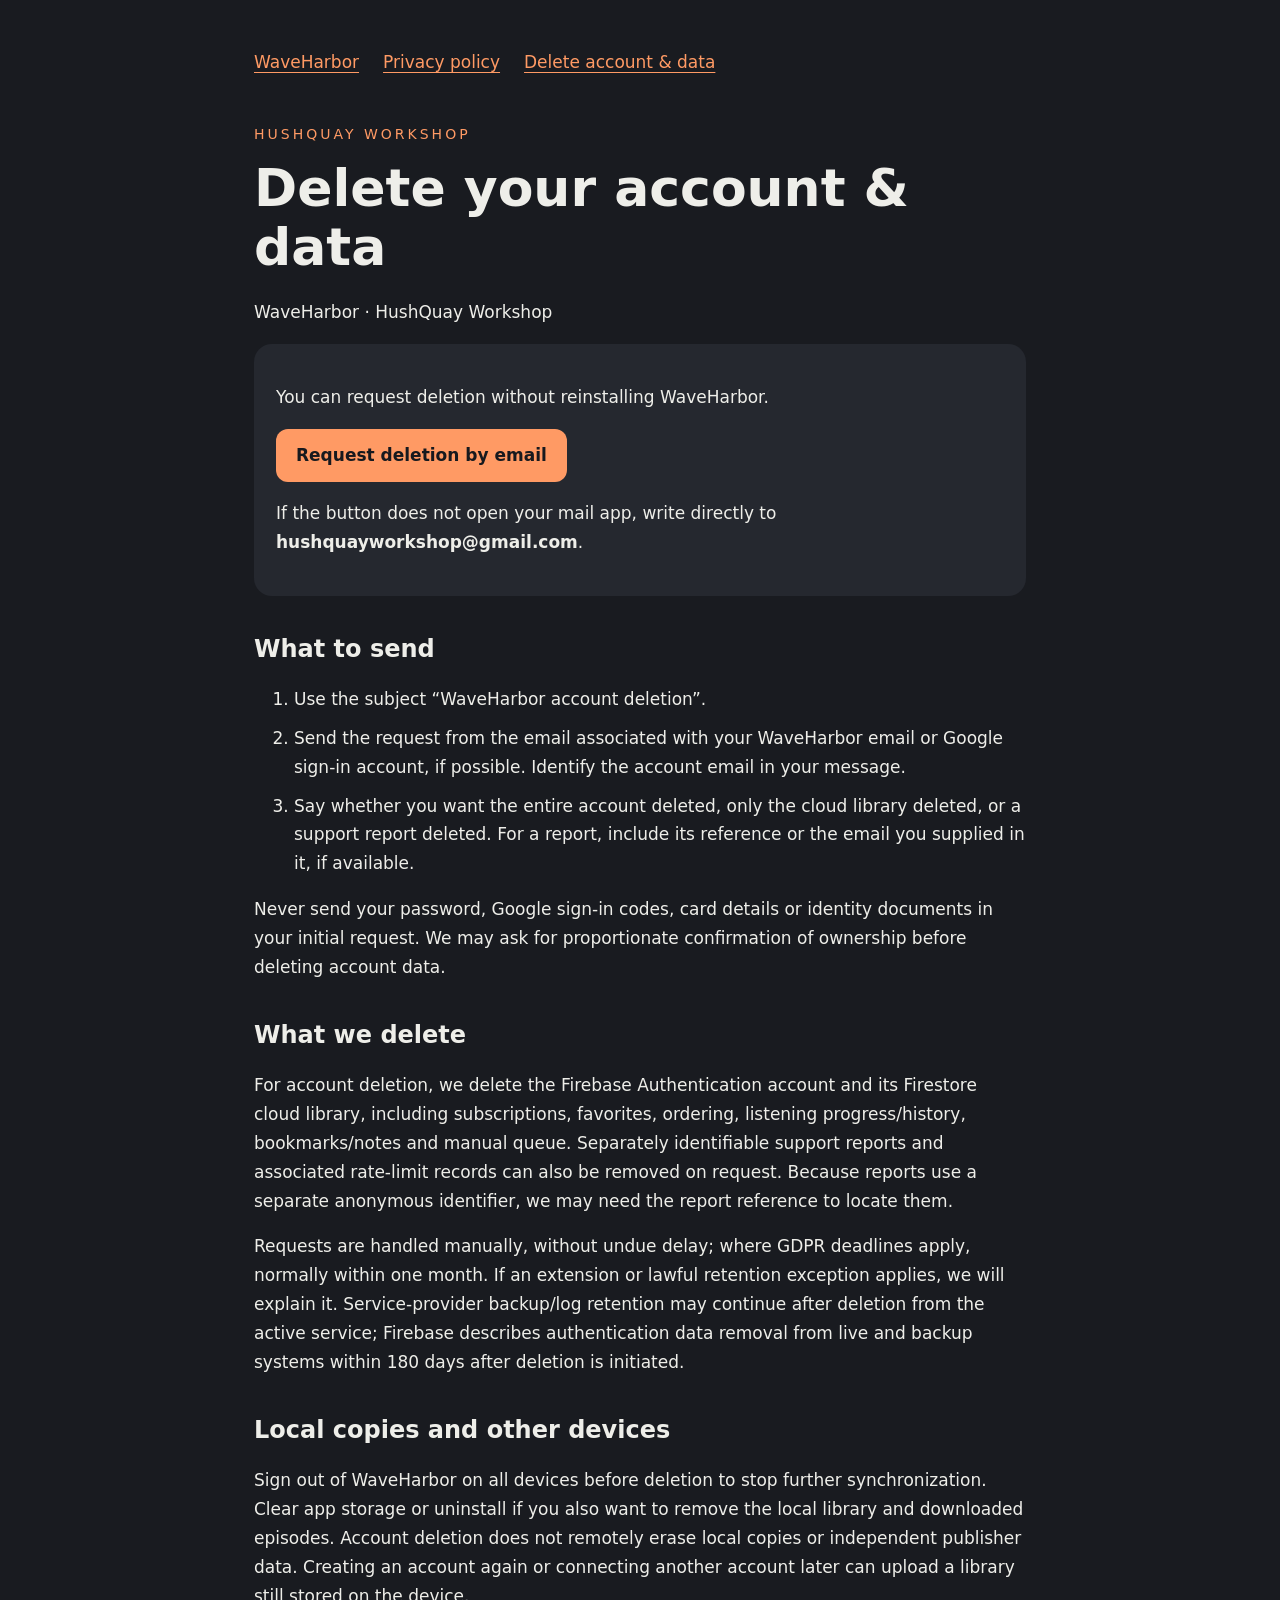
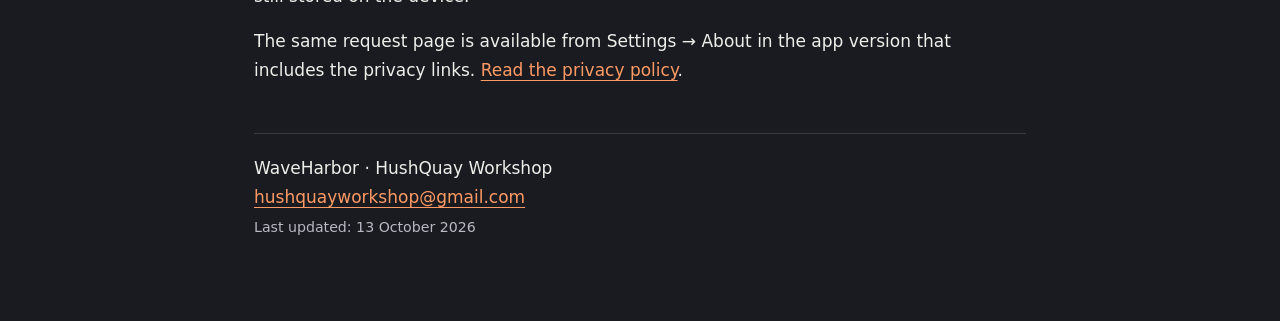
==== delete-account.html @ 02ef7dab "Publish WaveHarbor privacy policy and deletion instructions" ====
<!doctype html><html lang="en"><head><meta charset="utf-8"><meta name="viewport" content="width=device-width,initial-scale=1"><meta name="description" content="Delete account and data — WaveHarbor by HushQuay Workshop"><title>Delete account and data · WaveHarbor</title><link rel="stylesheet" href="style.css"></head><body><main><nav aria-label="Main navigation"><a href="index.html">WaveHarbor</a><a href="privacy.html">Privacy policy</a><a href="delete-account.html">Delete account &amp; data</a></nav><div class="brand">HUSHQUAY WORKSHOP</div><h1>Delete your account &amp; data</h1><p>WaveHarbor · HushQuay Workshop</p><div class="intro"><p>You can request deletion without reinstalling WaveHarbor.</p><a class="button" href="mailto:hushquayworkshop@gmail.com?subject=WaveHarbor%20account%20deletion">Request deletion by email</a><p>If the button does not open your mail app, write directly to <strong>hushquayworkshop@gmail.com</strong>.</p></div>
<h2>What to send</h2><ol><li>Use the subject “WaveHarbor account deletion”.</li><li>Send the request from the email associated with your WaveHarbor email or Google sign-in account, if possible. Identify the account email in your message.</li><li>Say whether you want the entire account deleted, only the cloud library deleted, or a support report deleted. For a report, include its reference or the email you supplied in it, if available.</li></ol><p>Never send your password, Google sign-in codes, card details or identity documents in your initial request. We may ask for proportionate confirmation of ownership before deleting account data.</p>
<h2>What we delete</h2><p>For account deletion, we delete the Firebase Authentication account and its Firestore cloud library, including subscriptions, favorites, ordering, listening progress/history, bookmarks/notes and manual queue. Separately identifiable support reports and associated rate-limit records can also be removed on request. Because reports use a separate anonymous identifier, we may need the report reference to locate them.</p><p>Requests are handled manually, without undue delay; where GDPR deadlines apply, normally within one month. If an extension or lawful retention exception applies, we will explain it. Service-provider backup/log retention may continue after deletion from the active service; Firebase describes authentication data removal from live and backup systems within 180 days after deletion is initiated.</p>
<h2>Local copies and other devices</h2><p>Sign out of WaveHarbor on all devices before deletion to stop further synchronization. Clear app storage or uninstall if you also want to remove the local library and downloaded episodes. Account deletion does not remotely erase local copies or independent publisher data. Creating an account again or connecting another account later can upload a library still stored on the device.</p><p>The same request page is available from Settings → About in the app version that includes the privacy links. <a href="privacy.html">Read the privacy policy</a>.</p><footer>WaveHarbor · HushQuay Workshop<br><a href="mailto:hushquayworkshop@gmail.com">hushquayworkshop@gmail.com</a><br><small>Last updated: 13 October 2026</small></footer></main></body></html>
---- style.css ----
*{box-sizing:border-box}body{margin:0;background:#191b20;color:#eeeee9;font:17px/1.7 system-ui,sans-serif}main{max-width:820px;margin:auto;padding:48px 24px 80px}nav{display:flex;gap:24px;flex-wrap:wrap;margin-bottom:46px}a{color:#ff9a64;text-underline-offset:4px}h1{font-size:clamp(34px,7vw,52px);line-height:1.15;margin:12px 0 20px}h2{font-size:24px;line-height:1.3;margin-top:38px}small,.muted{color:#b8b9c2}.brand{font-size:14px;letter-spacing:3px;color:#ff9a64}.intro{background:#25282f;border-radius:18px;padding:22px}li{margin-bottom:10px}.button{display:inline-block;background:#ff9a64;color:#17191e;padding:12px 20px;border-radius:12px;font-weight:650;text-decoration:none}footer{margin-top:48px;padding-top:20px;border-top:1px solid #3a3c44;overflow-wrap:anywhere}
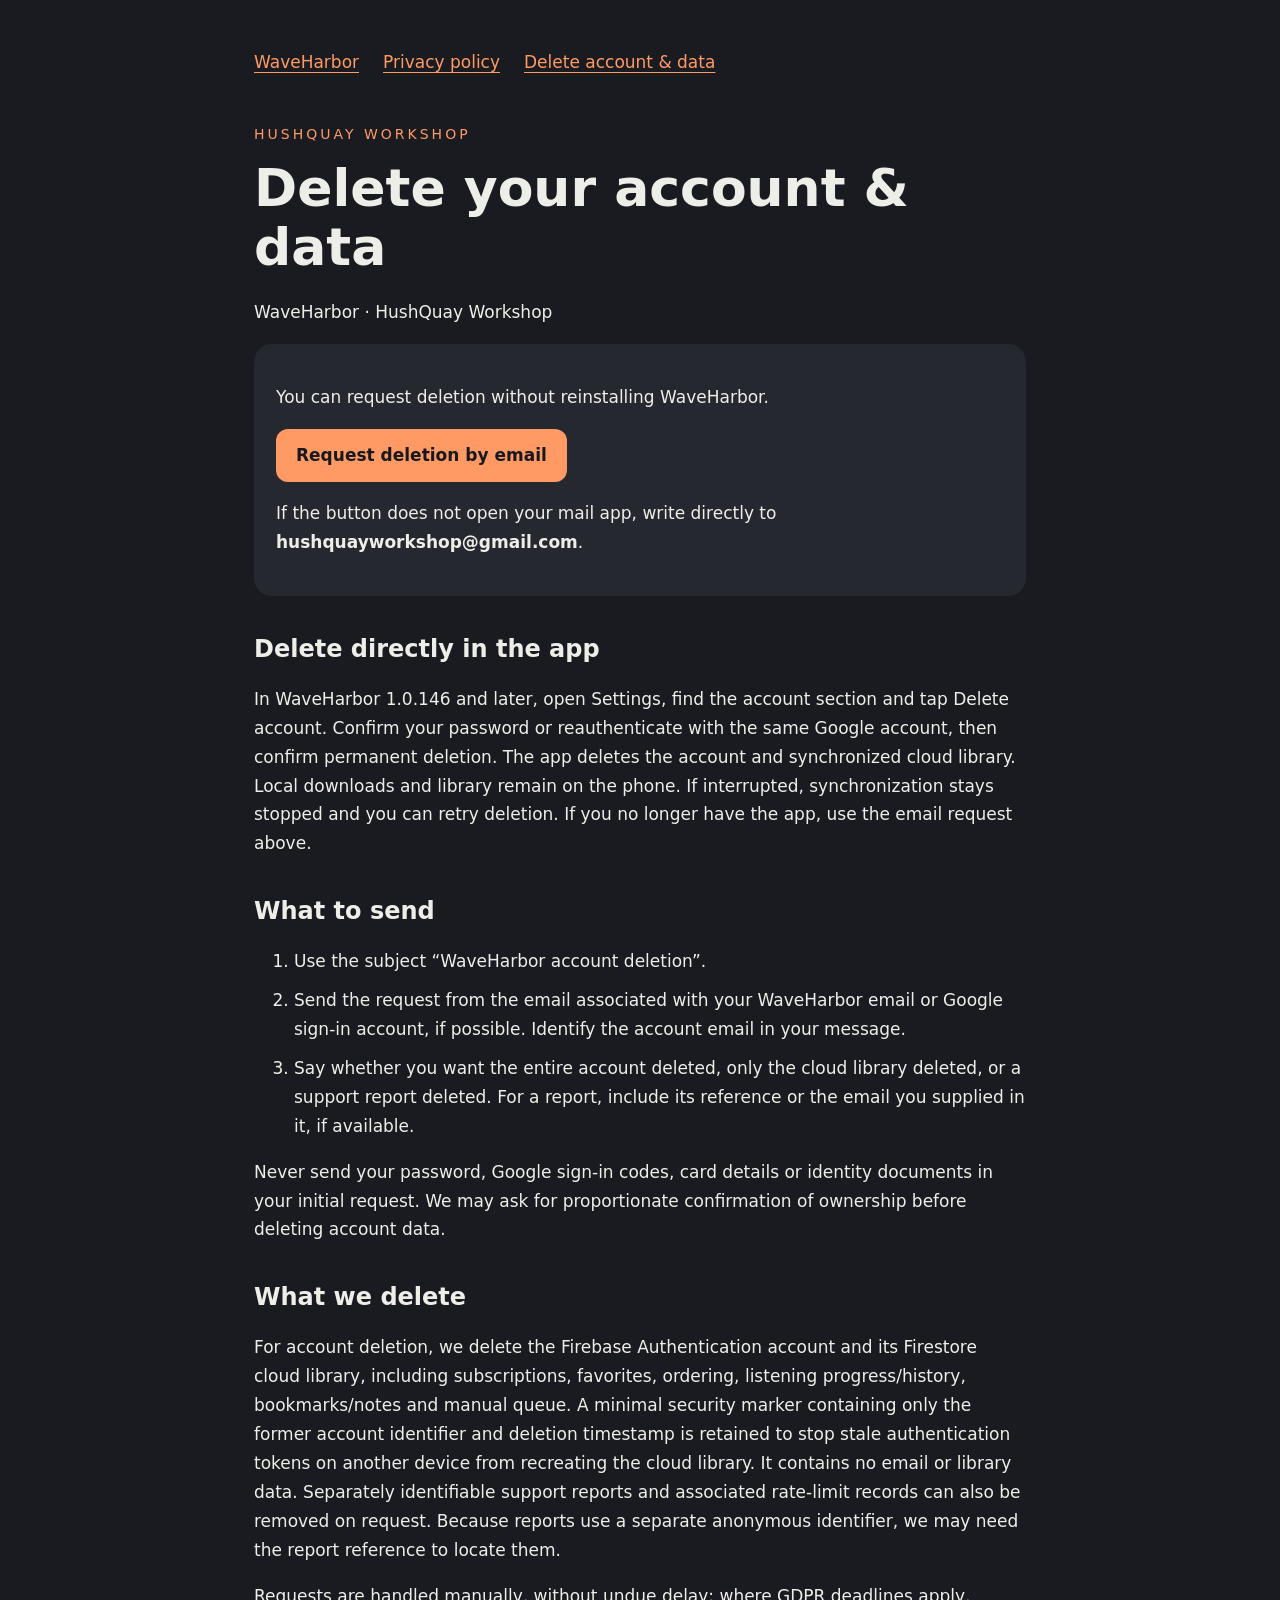
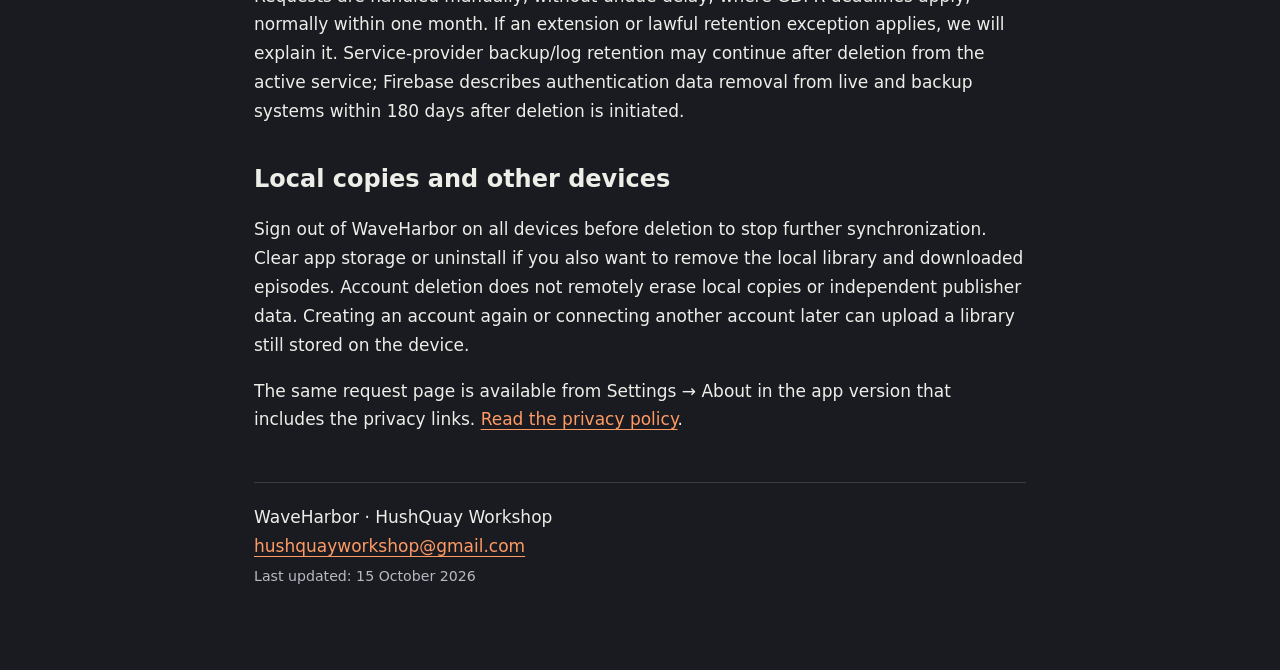
==== commit e7c2461b: "Document direct in-app account deletion in version 1.0.146" ====
--- a/delete-account.html
+++ b/delete-account.html
@@ -1,4 +1,4 @@
 <!doctype html><html lang="en"><head><meta charset="utf-8"><meta name="viewport" content="width=device-width,initial-scale=1"><meta name="description" content="Delete account and data — WaveHarbor by HushQuay Workshop"><title>Delete account and data · WaveHarbor</title><link rel="stylesheet" href="style.css"></head><body><main><nav aria-label="Main navigation"><a href="index.html">WaveHarbor</a><a href="privacy.html">Privacy policy</a><a href="delete-account.html">Delete account &amp; data</a></nav><div class="brand">HUSHQUAY WORKSHOP</div><h1>Delete your account &amp; data</h1><p>WaveHarbor · HushQuay Workshop</p><div class="intro"><p>You can request deletion without reinstalling WaveHarbor.</p><a class="button" href="mailto:hushquayworkshop@gmail.com?subject=WaveHarbor%20account%20deletion">Request deletion by email</a><p>If the button does not open your mail app, write directly to <strong>hushquayworkshop@gmail.com</strong>.</p></div>
-<h2>What to send</h2><ol><li>Use the subject “WaveHarbor account deletion”.</li><li>Send the request from the email associated with your WaveHarbor email or Google sign-in account, if possible. Identify the account email in your message.</li><li>Say whether you want the entire account deleted, only the cloud library deleted, or a support report deleted. For a report, include its reference or the email you supplied in it, if available.</li></ol><p>Never send your password, Google sign-in codes, card details or identity documents in your initial request. We may ask for proportionate confirmation of ownership before deleting account data.</p>
-<h2>What we delete</h2><p>For account deletion, we delete the Firebase Authentication account and its Firestore cloud library, including subscriptions, favorites, ordering, listening progress/history, bookmarks/notes and manual queue. Separately identifiable support reports and associated rate-limit records can also be removed on request. Because reports use a separate anonymous identifier, we may need the report reference to locate them.</p><p>Requests are handled manually, without undue delay; where GDPR deadlines apply, normally within one month. If an extension or lawful retention exception applies, we will explain it. Service-provider backup/log retention may continue after deletion from the active service; Firebase describes authentication data removal from live and backup systems within 180 days after deletion is initiated.</p>
-<h2>Local copies and other devices</h2><p>Sign out of WaveHarbor on all devices before deletion to stop further synchronization. Clear app storage or uninstall if you also want to remove the local library and downloaded episodes. Account deletion does not remotely erase local copies or independent publisher data. Creating an account again or connecting another account later can upload a library still stored on the device.</p><p>The same request page is available from Settings → About in the app version that includes the privacy links. <a href="privacy.html">Read the privacy policy</a>.</p><footer>WaveHarbor · HushQuay Workshop<br><a href="mailto:hushquayworkshop@gmail.com">hushquayworkshop@gmail.com</a><br><small>Last updated: 13 October 2026</small></footer></main></body></html>+<h2>Delete directly in the app</h2><p>In WaveHarbor 1.0.146 and later, open Settings, find the account section and tap Delete account. Confirm your password or reauthenticate with the same Google account, then confirm permanent deletion. The app deletes the account and synchronized cloud library. Local downloads and library remain on the phone. If interrupted, synchronization stays stopped and you can retry deletion. If you no longer have the app, use the email request above.</p><h2>What to send</h2><ol><li>Use the subject “WaveHarbor account deletion”.</li><li>Send the request from the email associated with your WaveHarbor email or Google sign-in account, if possible. Identify the account email in your message.</li><li>Say whether you want the entire account deleted, only the cloud library deleted, or a support report deleted. For a report, include its reference or the email you supplied in it, if available.</li></ol><p>Never send your password, Google sign-in codes, card details or identity documents in your initial request. We may ask for proportionate confirmation of ownership before deleting account data.</p>
+<h2>What we delete</h2><p>For account deletion, we delete the Firebase Authentication account and its Firestore cloud library, including subscriptions, favorites, ordering, listening progress/history, bookmarks/notes and manual queue. A minimal security marker containing only the former account identifier and deletion timestamp is retained to stop stale authentication tokens on another device from recreating the cloud library. It contains no email or library data. Separately identifiable support reports and associated rate-limit records can also be removed on request. Because reports use a separate anonymous identifier, we may need the report reference to locate them.</p><p>Requests are handled manually, without undue delay; where GDPR deadlines apply, normally within one month. If an extension or lawful retention exception applies, we will explain it. Service-provider backup/log retention may continue after deletion from the active service; Firebase describes authentication data removal from live and backup systems within 180 days after deletion is initiated.</p>
+<h2>Local copies and other devices</h2><p>Sign out of WaveHarbor on all devices before deletion to stop further synchronization. Clear app storage or uninstall if you also want to remove the local library and downloaded episodes. Account deletion does not remotely erase local copies or independent publisher data. Creating an account again or connecting another account later can upload a library still stored on the device.</p><p>The same request page is available from Settings → About in the app version that includes the privacy links. <a href="privacy.html">Read the privacy policy</a>.</p><footer>WaveHarbor · HushQuay Workshop<br><a href="mailto:hushquayworkshop@gmail.com">hushquayworkshop@gmail.com</a><br><small>Last updated: 15 October 2026</small></footer></main></body></html>
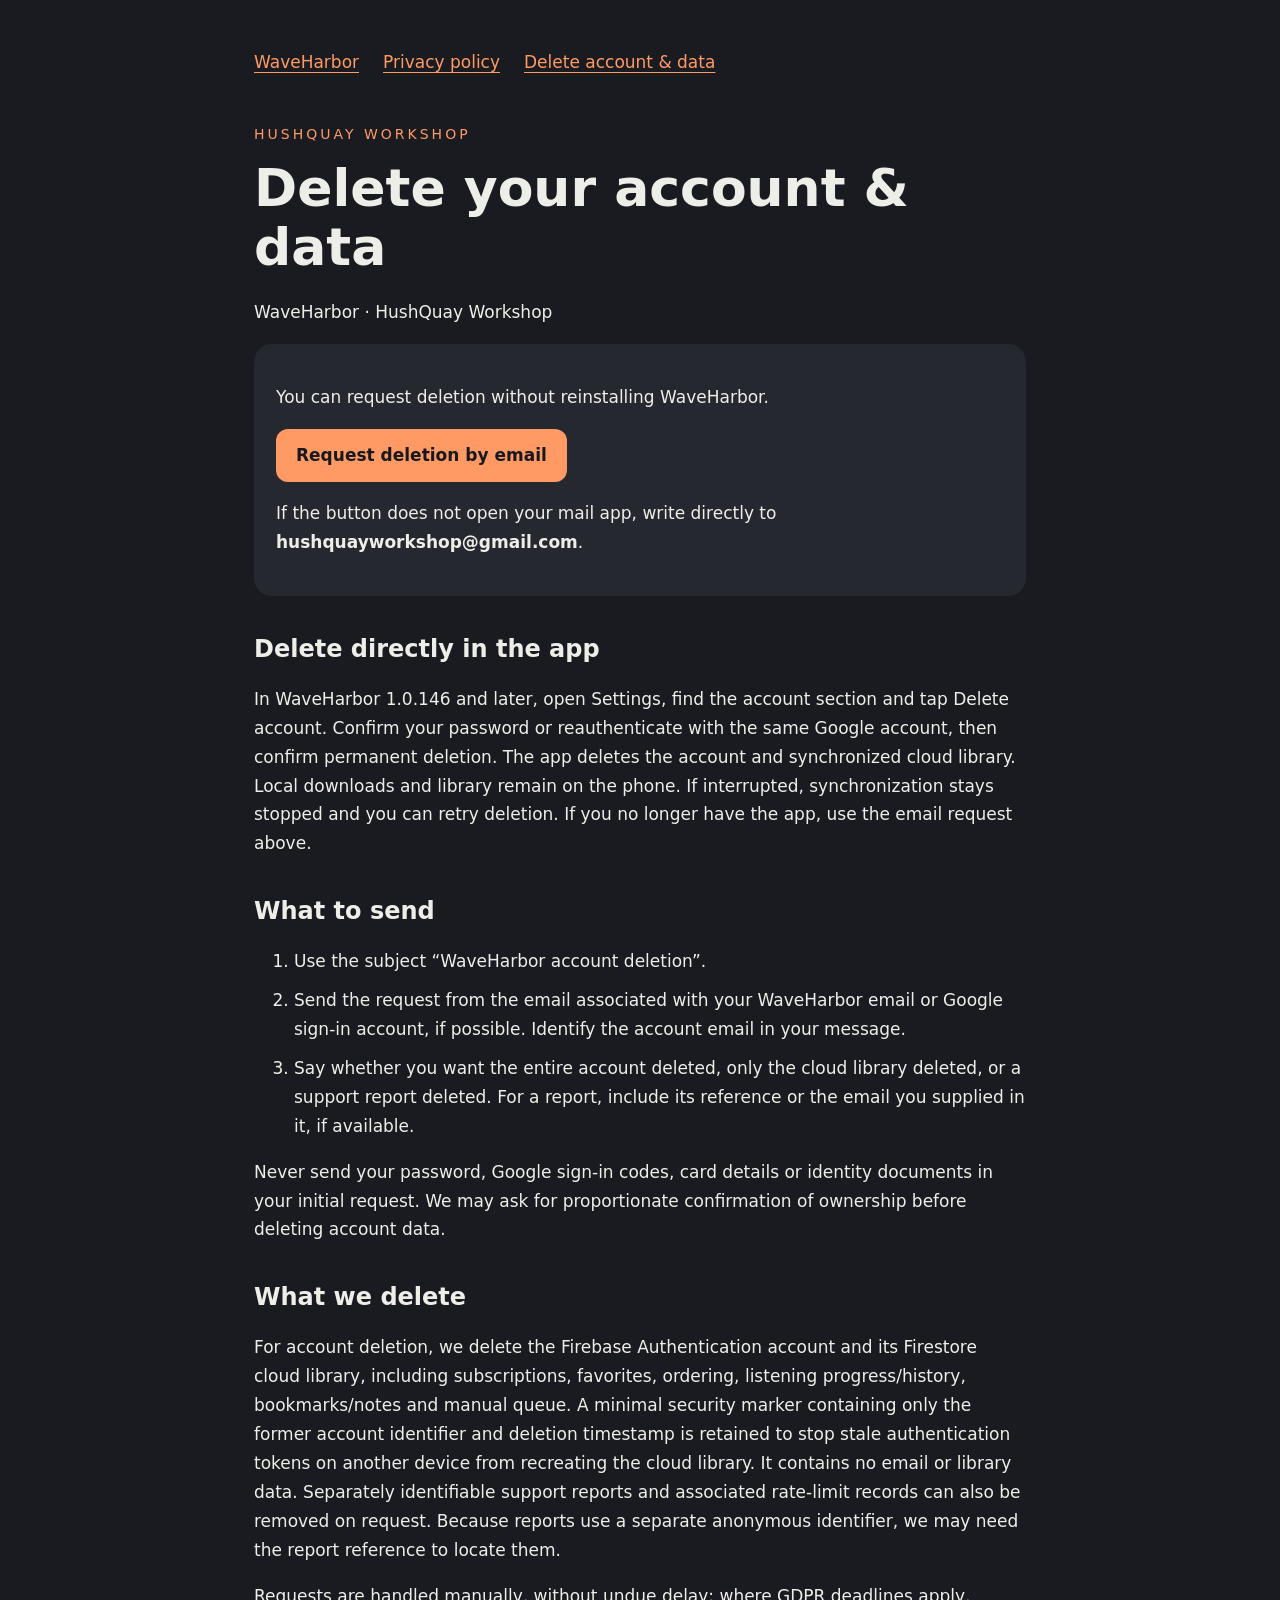
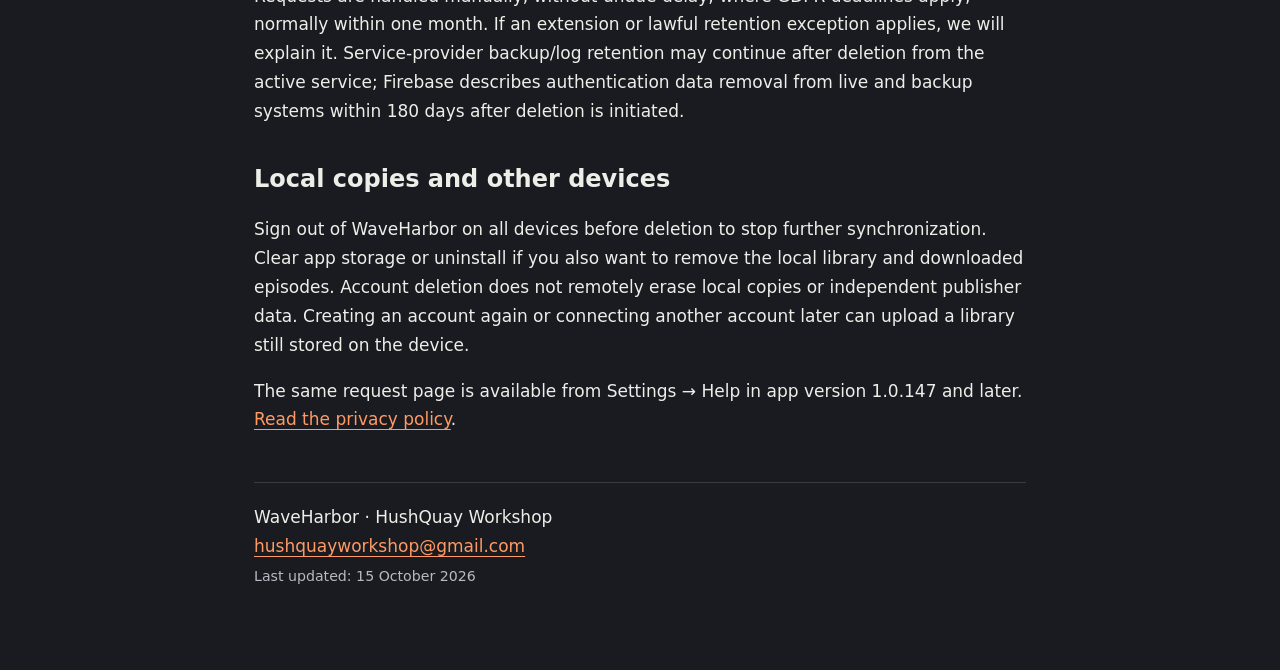
==== commit 81a4b313: "Describe local restore backup and updated help link location" ====
--- a/delete-account.html
+++ b/delete-account.html
@@ -1,4 +1,4 @@
 <!doctype html><html lang="en"><head><meta charset="utf-8"><meta name="viewport" content="width=device-width,initial-scale=1"><meta name="description" content="Delete account and data — WaveHarbor by HushQuay Workshop"><title>Delete account and data · WaveHarbor</title><link rel="stylesheet" href="style.css"></head><body><main><nav aria-label="Main navigation"><a href="index.html">WaveHarbor</a><a href="privacy.html">Privacy policy</a><a href="delete-account.html">Delete account &amp; data</a></nav><div class="brand">HUSHQUAY WORKSHOP</div><h1>Delete your account &amp; data</h1><p>WaveHarbor · HushQuay Workshop</p><div class="intro"><p>You can request deletion without reinstalling WaveHarbor.</p><a class="button" href="mailto:hushquayworkshop@gmail.com?subject=WaveHarbor%20account%20deletion">Request deletion by email</a><p>If the button does not open your mail app, write directly to <strong>hushquayworkshop@gmail.com</strong>.</p></div>
 <h2>Delete directly in the app</h2><p>In WaveHarbor 1.0.146 and later, open Settings, find the account section and tap Delete account. Confirm your password or reauthenticate with the same Google account, then confirm permanent deletion. The app deletes the account and synchronized cloud library. Local downloads and library remain on the phone. If interrupted, synchronization stays stopped and you can retry deletion. If you no longer have the app, use the email request above.</p><h2>What to send</h2><ol><li>Use the subject “WaveHarbor account deletion”.</li><li>Send the request from the email associated with your WaveHarbor email or Google sign-in account, if possible. Identify the account email in your message.</li><li>Say whether you want the entire account deleted, only the cloud library deleted, or a support report deleted. For a report, include its reference or the email you supplied in it, if available.</li></ol><p>Never send your password, Google sign-in codes, card details or identity documents in your initial request. We may ask for proportionate confirmation of ownership before deleting account data.</p>
 <h2>What we delete</h2><p>For account deletion, we delete the Firebase Authentication account and its Firestore cloud library, including subscriptions, favorites, ordering, listening progress/history, bookmarks/notes and manual queue. A minimal security marker containing only the former account identifier and deletion timestamp is retained to stop stale authentication tokens on another device from recreating the cloud library. It contains no email or library data. Separately identifiable support reports and associated rate-limit records can also be removed on request. Because reports use a separate anonymous identifier, we may need the report reference to locate them.</p><p>Requests are handled manually, without undue delay; where GDPR deadlines apply, normally within one month. If an extension or lawful retention exception applies, we will explain it. Service-provider backup/log retention may continue after deletion from the active service; Firebase describes authentication data removal from live and backup systems within 180 days after deletion is initiated.</p>
-<h2>Local copies and other devices</h2><p>Sign out of WaveHarbor on all devices before deletion to stop further synchronization. Clear app storage or uninstall if you also want to remove the local library and downloaded episodes. Account deletion does not remotely erase local copies or independent publisher data. Creating an account again or connecting another account later can upload a library still stored on the device.</p><p>The same request page is available from Settings → About in the app version that includes the privacy links. <a href="privacy.html">Read the privacy policy</a>.</p><footer>WaveHarbor · HushQuay Workshop<br><a href="mailto:hushquayworkshop@gmail.com">hushquayworkshop@gmail.com</a><br><small>Last updated: 15 October 2026</small></footer></main></body></html>+<h2>Local copies and other devices</h2><p>Sign out of WaveHarbor on all devices before deletion to stop further synchronization. Clear app storage or uninstall if you also want to remove the local library and downloaded episodes. Account deletion does not remotely erase local copies or independent publisher data. Creating an account again or connecting another account later can upload a library still stored on the device.</p><p>The same request page is available from Settings → Help in app version 1.0.147 and later. <a href="privacy.html">Read the privacy policy</a>.</p><footer>WaveHarbor · HushQuay Workshop<br><a href="mailto:hushquayworkshop@gmail.com">hushquayworkshop@gmail.com</a><br><small>Last updated: 15 October 2026</small></footer></main></body></html>
